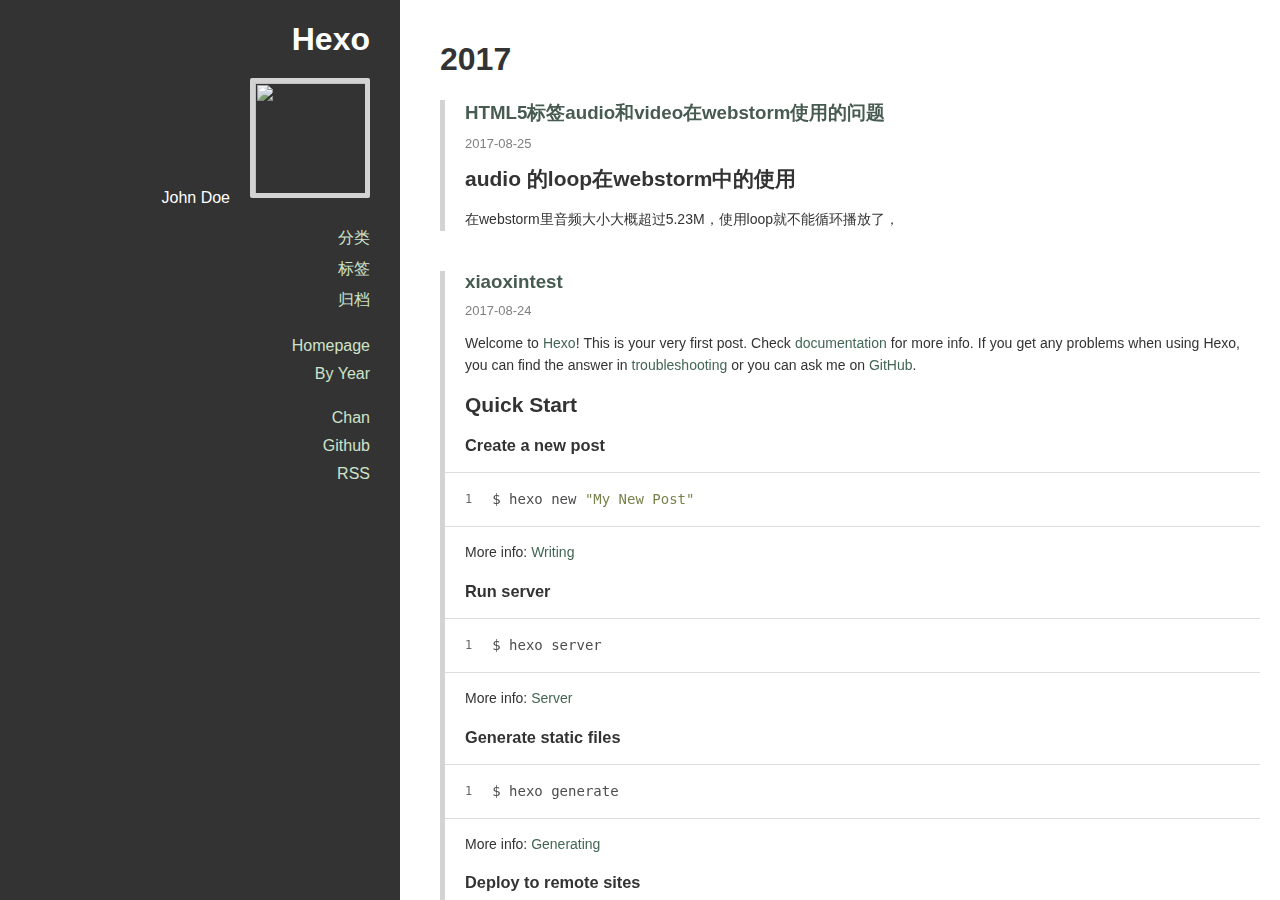
==== archives/index.html @ fd1a2aef "Site updated: 2017-08-31 23:20:25" ====
<!DOCTYPE html>
<html>
<head>
  <meta charset="utf-8">
<meta name="viewport" content="width=device-width, initial-scale=1, maximum-scale=1">



<title>
  
    归档
  
</title>

<meta property="og:type" content="website">
<meta property="og:title" content="Hexo">
<meta property="og:url" content="http://yoursite.com/archives/index.html">
<meta property="og:site_name" content="Hexo">
<meta name="twitter:card" content="summary">
<meta name="twitter:title" content="Hexo">


  <link rel="alternative" href="/atom.xml" title="Hexo" type="application/atom+xml">



  <link rel="icon" href="/favicon.png">


<link rel="stylesheet" href="/perfect-scrollbar/css/perfect-scrollbar.min.css">
<link rel="stylesheet" href="/styles/main.css">






</head>
<body
  
    class="monochrome"
  
  >
  <div class="mobile-header">
  <button class="sidebar-toggle" type="button">
    <span class="icon-bar"></span>
    <span class="icon-bar"></span>
    <span class="icon-bar"></span>
  </button>
  <a class="title" href="/">Hexo</a>
</div>

  <div class="main-container">
    <div class="sidebar">
  <div class="header">
    <h1 class="title"><a href="/">Hexo</a></h1>
    
    <div class="info">
      <div class="content">
        
        
          <div class="author">John Doe</div>
        
      </div>
      
        <div class="avatar">
          
            <a href="/about"><img src="https://cn.gravatar.com/avatar/35fef74d731255cd569c2c2b0b9e87e4?s=200"></a>
          
        </div>
      
    </div>
  </div>
  <div class="body">
    
      
        <ul class="nav">
          
            
              <li class="category-list-container">
                <a href="javascript:;">分类</a>
                
              </li>
            
          
            
              <li class="tag-list-container">
                <a href="javascript:;">标签</a>
                
              </li>
            
          
            
              <li class="archive-list-container">
                <a href="javascript:;">归档</a>
                <ul class="archive-list"><li class="archive-list-item"><a class="archive-list-link" href="/archives/2017/">2017</a><span class="archive-list-count">7</span></li><li class="archive-list-item"><a class="archive-list-link" href="/archives/2015/">2015</a><span class="archive-list-count">1</span></li></ul>
              </li>
            
          
        </ul>
      
        <ul class="nav">
          
            
              <li>
                <a href="/" title="Homepage">Homepage</a>
              </li>
            
          
            
              <li>
                <a href="/archives" title="By Year">By Year</a>
              </li>
            
          
        </ul>
      
        <ul class="nav">
          
            
              <li>
                <a href="https://github.com/denjones/hexo-theme-chan" title="Chan" target="_blank" rel="external">Chan</a>
              </li>
            
          
            
              <li>
                <a href="https://github.com/denjones" title="Github" target="_blank" rel="external">Github</a>
              </li>
            
          
            
              <li>
                <a href="/atom.xml" title="RSS">RSS</a>
              </li>
            
          
        </ul>
      
    
  </div>
</div>

    <div class="main-content">
      
        <div style="max-width: 1000px">
      
          

  
  
    
      
      
      <section class="archives-wrap">
        <div class="archive-year-wrap">
          <h1><a href="/archives/2017" class="archive-year">2017</a></h1>
        </div>
        <div class="post-list">
    
  

    <div class="post-list-item article">
      <h3 class="article-header">
        <a href="/2017/08/25/也是醉了。。。/" >
  HTML5标签audio和video在webstorm使用的问题
</a>

      </h3>
      

      <div class="article-info">
        <a href="/2017/08/25/也是醉了。。。/"><span class="article-date">
  2017-08-25
</span>
</a>
        

        

      </div>
      <div class="article-entry">
        
          <h2 id="audio-的loop在webstorm中的使用"><a href="#audio-的loop在webstorm中的使用" class="headerlink" title="audio 的loop在webstorm中的使用"></a>audio 的loop在webstorm中的使用</h2><p>在webstorm里音频大小大概超过5.23M，使用loop就不能循环播放了，</p>

        
      </div>
    </div>

  

  
  
    
  

    <div class="post-list-item article">
      <h3 class="article-header">
        <a href="/2017/08/24/xiaoxintest/" >
  xiaoxintest
</a>

      </h3>
      

      <div class="article-info">
        <a href="/2017/08/24/xiaoxintest/"><span class="article-date">
  2017-08-24
</span>
</a>
        

        

      </div>
      <div class="article-entry">
        
          <p>Welcome to <a href="https://hexo.io/" target="_blank" rel="external">Hexo</a>! This is your very first post. Check <a href="https://hexo.io/docs/" target="_blank" rel="external">documentation</a> for more info. If you get any problems when using Hexo, you can find the answer in <a href="https://hexo.io/docs/troubleshooting.html" target="_blank" rel="external">troubleshooting</a> or you can ask me on <a href="https://github.com/hexojs/hexo/issues" target="_blank" rel="external">GitHub</a>.</p>
<h2 id="Quick-Start"><a href="#Quick-Start" class="headerlink" title="Quick Start"></a>Quick Start</h2><h3 id="Create-a-new-post"><a href="#Create-a-new-post" class="headerlink" title="Create a new post"></a>Create a new post</h3><figure class="highlight bash"><table><tr><td class="gutter"><pre><div class="line">1</div></pre></td><td class="code"><pre><div class="line">$ hexo new <span class="string">"My New Post"</span></div></pre></td></tr></table></figure>
<p>More info: <a href="https://hexo.io/docs/writing.html" target="_blank" rel="external">Writing</a></p>
<h3 id="Run-server"><a href="#Run-server" class="headerlink" title="Run server"></a>Run server</h3><figure class="highlight bash"><table><tr><td class="gutter"><pre><div class="line">1</div></pre></td><td class="code"><pre><div class="line">$ hexo server</div></pre></td></tr></table></figure>
<p>More info: <a href="https://hexo.io/docs/server.html" target="_blank" rel="external">Server</a></p>
<h3 id="Generate-static-files"><a href="#Generate-static-files" class="headerlink" title="Generate static files"></a>Generate static files</h3><figure class="highlight bash"><table><tr><td class="gutter"><pre><div class="line">1</div></pre></td><td class="code"><pre><div class="line">$ hexo generate</div></pre></td></tr></table></figure>
<p>More info: <a href="https://hexo.io/docs/generating.html" target="_blank" rel="external">Generating</a></p>
<h3 id="Deploy-to-remote-sites"><a href="#Deploy-to-remote-sites" class="headerlink" title="Deploy to remote sites"></a>Deploy to remote sites</h3><figure class="highlight bash"><table><tr><td class="gutter"><pre><div class="line">1</div></pre></td><td class="code"><pre><div class="line">$ hexo deploy</div></pre></td></tr></table></figure>
<p>More info: <a href="https://hexo.io/docs/deployment.html" target="_blank" rel="external">Deployment</a></p>

        
      </div>
    </div>

  

  
  
    
  

    <div class="post-list-item article">
      <h3 class="article-header">
        <a href="/2017/08/24/测试/" >
  测试文章
</a>

      </h3>
      

      <div class="article-info">
        <a href="/2017/08/24/测试/"><span class="article-date">
  2017-08-24
</span>
</a>
        

        

      </div>
      <div class="article-entry">
        
          <h2 id="标题2"><a href="#标题2" class="headerlink" title="标题2"></a>标题2</h2><ul>
<li>列表</li>
</ul>

        
      </div>
    </div>

  

  
  
    
  

    <div class="post-list-item article">
      <h3 class="article-header">
        <a href="/2017/08/24/today/" >
  todaytest
</a>

      </h3>
      

      <div class="article-info">
        <a href="/2017/08/24/today/"><span class="article-date">
  2017-08-24
</span>
</a>
        

        

      </div>
      <div class="article-entry">
        
          <p>Welcome to <a href="https://hexo.io/" target="_blank" rel="external">Hexo</a>! This is your very first post. Check <a href="https://hexo.io/docs/" target="_blank" rel="external">documentation</a> for more info. If you get any problems when using Hexo, you can find the answer in <a href="https://hexo.io/docs/troubleshooting.html" target="_blank" rel="external">troubleshooting</a> or you can ask me on <a href="https://github.com/hexojs/hexo/issues" target="_blank" rel="external">GitHub</a>.</p>
<h2 id="Quick-Start"><a href="#Quick-Start" class="headerlink" title="Quick Start"></a>Quick Start</h2><h3 id="Create-a-new-post"><a href="#Create-a-new-post" class="headerlink" title="Create a new post"></a>Create a new post</h3><figure class="highlight bash"><table><tr><td class="gutter"><pre><div class="line">1</div></pre></td><td class="code"><pre><div class="line">$ hexo new <span class="string">"My New Post"</span></div></pre></td></tr></table></figure>
<p>More info: <a href="https://hexo.io/docs/writing.html" target="_blank" rel="external">Writing</a></p>
<h3 id="Run-server"><a href="#Run-server" class="headerlink" title="Run server"></a>Run server</h3><figure class="highlight bash"><table><tr><td class="gutter"><pre><div class="line">1</div></pre></td><td class="code"><pre><div class="line">$ hexo server</div></pre></td></tr></table></figure>
<p>More info: <a href="https://hexo.io/docs/server.html" target="_blank" rel="external">Server</a></p>
<h3 id="Generate-static-files"><a href="#Generate-static-files" class="headerlink" title="Generate static files"></a>Generate static files</h3><figure class="highlight bash"><table><tr><td class="gutter"><pre><div class="line">1</div></pre></td><td class="code"><pre><div class="line">$ hexo generate</div></pre></td></tr></table></figure>
<p>More info: <a href="https://hexo.io/docs/generating.html" target="_blank" rel="external">Generating</a></p>
<h3 id="Deploy-to-remote-sites"><a href="#Deploy-to-remote-sites" class="headerlink" title="Deploy to remote sites"></a>Deploy to remote sites</h3><figure class="highlight bash"><table><tr><td class="gutter"><pre><div class="line">1</div></pre></td><td class="code"><pre><div class="line">$ hexo deploy</div></pre></td></tr></table></figure>
<p>More info: <a href="https://hexo.io/docs/deployment.html" target="_blank" rel="external">Deployment</a></p>

        
      </div>
    </div>

  

  
  
    
  

    <div class="post-list-item article">
      <h3 class="article-header">
        <a href="/2017/08/23/test/" >
  test test test
</a>

      </h3>
      

      <div class="article-info">
        <a href="/2017/08/23/test/"><span class="article-date">
  2017-08-23
</span>
</a>
        

        

      </div>
      <div class="article-entry">
        
          <p>Welcome to <a href="https://hexo.io/" target="_blank" rel="external">Hexo</a>! This is your very first post. Check <a href="https://hexo.io/docs/" target="_blank" rel="external">documentation</a> for more info. If you get any problems when using Hexo, you can find the answer in <a href="https://hexo.io/docs/troubleshooting.html" target="_blank" rel="external">troubleshooting</a> or you can ask me on <a href="https://github.com/hexojs/hexo/issues" target="_blank" rel="external">GitHub</a>.</p>
<h2 id="Quick-Start"><a href="#Quick-Start" class="headerlink" title="Quick Start"></a>Quick Start</h2><h3 id="Create-a-new-post"><a href="#Create-a-new-post" class="headerlink" title="Create a new post"></a>Create a new post</h3><figure class="highlight bash"><table><tr><td class="gutter"><pre><div class="line">1</div></pre></td><td class="code"><pre><div class="line">$ hexo new <span class="string">"My New Post"</span></div></pre></td></tr></table></figure>
<p>More info: <a href="https://hexo.io/docs/writing.html" target="_blank" rel="external">Writing</a></p>
<h3 id="Run-server"><a href="#Run-server" class="headerlink" title="Run server"></a>Run server</h3><figure class="highlight bash"><table><tr><td class="gutter"><pre><div class="line">1</div></pre></td><td class="code"><pre><div class="line">$ hexo server</div></pre></td></tr></table></figure>
<p>More info: <a href="https://hexo.io/docs/server.html" target="_blank" rel="external">Server</a></p>
<h3 id="Generate-static-files"><a href="#Generate-static-files" class="headerlink" title="Generate static files"></a>Generate static files</h3><figure class="highlight bash"><table><tr><td class="gutter"><pre><div class="line">1</div></pre></td><td class="code"><pre><div class="line">$ hexo generate</div></pre></td></tr></table></figure>
<p>More info: <a href="https://hexo.io/docs/generating.html" target="_blank" rel="external">Generating</a></p>
<h3 id="Deploy-to-remote-sites"><a href="#Deploy-to-remote-sites" class="headerlink" title="Deploy to remote sites"></a>Deploy to remote sites</h3><figure class="highlight bash"><table><tr><td class="gutter"><pre><div class="line">1</div></pre></td><td class="code"><pre><div class="line">$ hexo deploy</div></pre></td></tr></table></figure>
<p>More info: <a href="https://hexo.io/docs/deployment.html" target="_blank" rel="external">Deployment</a></p>

        
      </div>
    </div>

  

  
  
    
  

    <div class="post-list-item article">
      <h3 class="article-header">
        <a href="/2017/08/23/qiyou/" >
  qiyou
</a>

      </h3>
      

      <div class="article-info">
        <a href="/2017/08/23/qiyou/"><span class="article-date">
  2017-08-23
</span>
</a>
        

        

      </div>
      <div class="article-entry">
        
          <p>Welcome to <a href="https://hexo.io/" target="_blank" rel="external">Hexo</a>! This is your very first post. Check <a href="https://hexo.io/docs/" target="_blank" rel="external">documentation</a> for more info. If you get any problems when using Hexo, you can find the answer in <a href="https://hexo.io/docs/troubleshooting.html" target="_blank" rel="external">troubleshooting</a> or you can ask me on <a href="https://github.com/hexojs/hexo/issues" target="_blank" rel="external">GitHub</a>.</p>
<h2 id="Quick-Start"><a href="#Quick-Start" class="headerlink" title="Quick Start"></a>Quick Start</h2><h3 id="Create-a-new-post"><a href="#Create-a-new-post" class="headerlink" title="Create a new post"></a>Create a new post</h3><figure class="highlight bash"><table><tr><td class="gutter"><pre><div class="line">1</div></pre></td><td class="code"><pre><div class="line">$ hexo new <span class="string">"My New Post"</span></div></pre></td></tr></table></figure>
<p>More info: <a href="https://hexo.io/docs/writing.html" target="_blank" rel="external">Writing</a></p>
<h3 id="Run-server"><a href="#Run-server" class="headerlink" title="Run server"></a>Run server</h3><figure class="highlight bash"><table><tr><td class="gutter"><pre><div class="line">1</div></pre></td><td class="code"><pre><div class="line">$ hexo server</div></pre></td></tr></table></figure>
<p>More info: <a href="https://hexo.io/docs/server.html" target="_blank" rel="external">Server</a></p>
<h3 id="Generate-static-files"><a href="#Generate-static-files" class="headerlink" title="Generate static files"></a>Generate static files</h3><figure class="highlight bash"><table><tr><td class="gutter"><pre><div class="line">1</div></pre></td><td class="code"><pre><div class="line">$ hexo generate</div></pre></td></tr></table></figure>
<p>More info: <a href="https://hexo.io/docs/generating.html" target="_blank" rel="external">Generating</a></p>
<h3 id="Deploy-to-remote-sites"><a href="#Deploy-to-remote-sites" class="headerlink" title="Deploy to remote sites"></a>Deploy to remote sites</h3><figure class="highlight bash"><table><tr><td class="gutter"><pre><div class="line">1</div></pre></td><td class="code"><pre><div class="line">$ hexo deploy</div></pre></td></tr></table></figure>
<p>More info: <a href="https://hexo.io/docs/deployment.html" target="_blank" rel="external">Deployment</a></p>

        
      </div>
    </div>

  

  
  
    
  

    <div class="post-list-item article">
      <h3 class="article-header">
        <a href="/2017/08/23/hello-world/" >
  Hello World
</a>

      </h3>
      

      <div class="article-info">
        <a href="/2017/08/23/hello-world/"><span class="article-date">
  2017-08-23
</span>
</a>
        

        

      </div>
      <div class="article-entry">
        
          <p>Welcome to <a href="https://hexo.io/" target="_blank" rel="external">Hexo</a>! This is your very first post. Check <a href="https://hexo.io/docs/" target="_blank" rel="external">documentation</a> for more info. If you get any problems when using Hexo, you can find the answer in <a href="https://hexo.io/docs/troubleshooting.html" target="_blank" rel="external">troubleshooting</a> or you can ask me on <a href="https://github.com/hexojs/hexo/issues" target="_blank" rel="external">GitHub</a>.</p>
<h2 id="Quick-Start"><a href="#Quick-Start" class="headerlink" title="Quick Start"></a>Quick Start</h2><h3 id="Create-a-new-post"><a href="#Create-a-new-post" class="headerlink" title="Create a new post"></a>Create a new post</h3><figure class="highlight bash"><table><tr><td class="gutter"><pre><div class="line">1</div></pre></td><td class="code"><pre><div class="line">$ hexo new <span class="string">"My New Post"</span></div></pre></td></tr></table></figure>
<p>More info: <a href="https://hexo.io/docs/writing.html" target="_blank" rel="external">Writing</a></p>
<h3 id="Run-server"><a href="#Run-server" class="headerlink" title="Run server"></a>Run server</h3><figure class="highlight bash"><table><tr><td class="gutter"><pre><div class="line">1</div></pre></td><td class="code"><pre><div class="line">$ hexo server</div></pre></td></tr></table></figure>
<p>More info: <a href="https://hexo.io/docs/server.html" target="_blank" rel="external">Server</a></p>
<h3 id="Generate-static-files"><a href="#Generate-static-files" class="headerlink" title="Generate static files"></a>Generate static files</h3><figure class="highlight bash"><table><tr><td class="gutter"><pre><div class="line">1</div></pre></td><td class="code"><pre><div class="line">$ hexo generate</div></pre></td></tr></table></figure>
<p>More info: <a href="https://hexo.io/docs/generating.html" target="_blank" rel="external">Generating</a></p>
<h3 id="Deploy-to-remote-sites"><a href="#Deploy-to-remote-sites" class="headerlink" title="Deploy to remote sites"></a>Deploy to remote sites</h3><figure class="highlight bash"><table><tr><td class="gutter"><pre><div class="line">1</div></pre></td><td class="code"><pre><div class="line">$ hexo deploy</div></pre></td></tr></table></figure>
<p>More info: <a href="https://hexo.io/docs/deployment.html" target="_blank" rel="external">Deployment</a></p>

        
      </div>
    </div>

  

  
  
    
      
        </div></section>
      
      
      <section class="archives-wrap">
        <div class="archive-year-wrap">
          <h1><a href="/archives/2015" class="archive-year">2015</a></h1>
        </div>
        <div class="post-list">
    
  

    <div class="post-list-item article">
      <h3 class="article-header">
        <a href="/2015/08/25/test222/" >
  test222
</a>

      </h3>
      

      <div class="article-info">
        <a href="/2015/08/25/test222/"><span class="article-date">
  2015-08-25
</span>
</a>
        

        

      </div>
      <div class="article-entry">
        
          <h2 id="Quick-Start"><a href="#Quick-Start" class="headerlink" title="Quick Start"></a>Quick Start</h2><h3 id="Create-a-new-post"><a href="#Create-a-new-post" class="headerlink" title="Create a new post"></a>Create a new post</h3><figure class="highlight bash"><table><tr><td class="gutter"><pre><div class="line">1</div></pre></td><td class="code"><pre><div class="line">$ hexo new <span class="string">"My New Post"</span></div></pre></td></tr></table></figure>
<p>More info: <a href="https://hexo.io/docs/writing.html" target="_blank" rel="external">Writing</a></p>
<h3 id="Run-server"><a href="#Run-server" class="headerlink" title="Run server"></a>Run server</h3><figure class="highlight bash"><table><tr><td class="gutter"><pre><div class="line">1</div></pre></td><td class="code"><pre><div class="line">$ hexo server</div></pre></td></tr></table></figure>
        
      </div>
    </div>

  






          <div class="main-footer">
  
    © 2017 Hexo - Powered by <a href="http://hexo.io" target="_blank">Hexo</a> - Theme <a href="https://github.com/denjones/hexo-theme-chan" target="_blank">Chan</a>
  
</div>

      
        </div>
      
    </div>
  </div>
  <script src="//apps.bdimg.com/libs/jquery/2.1.4/jquery.min.js"></script>

  <link rel="stylesheet" href="/PhotoSwipe/photoswipe.css">
  <link rel="stylesheet" href="/PhotoSwipe/default-skin/default-skin.css">

  <!-- Root element of PhotoSwipe. Must have class pswp. -->
  <div class="pswp" tabindex="-1" role="dialog" aria-hidden="true">

    <!-- Background of PhotoSwipe.
             It's a separate element as animating opacity is faster than rgba(). -->
    <div class="pswp__bg"></div>

    <!-- Slides wrapper with overflow:hidden. -->
    <div class="pswp__scroll-wrap">

      <!-- Container that holds slides.
                PhotoSwipe keeps only 3 of them in the DOM to save memory.
                Don't modify these 3 pswp__item elements, data is added later on. -->
      <div class="pswp__container">
        <div class="pswp__item"></div>
        <div class="pswp__item"></div>
        <div class="pswp__item"></div>
      </div>

      <!-- Default (PhotoSwipeUI_Default) interface on top of sliding area. Can be changed. -->
      <div class="pswp__ui pswp__ui--hidden">

        <div class="pswp__top-bar">

          <!--  Controls are self-explanatory. Order can be changed. -->

          <div class="pswp__counter"></div>

          <button class="pswp__button pswp__button--close" title="Close (Esc)"></button>

          <button class="pswp__button pswp__button--share" title="Share"></button>

          <button class="pswp__button pswp__button--fs" title="Toggle fullscreen"></button>

          <button class="pswp__button pswp__button--zoom" title="Zoom in/out"></button>

          <!-- Preloader demo http://codepen.io/dimsemenov/pen/yyBWoR -->
          <!-- element will get class pswp__preloader--active when preloader is running -->
          <div class="pswp__preloader">
            <div class="pswp__preloader__icn">
              <div class="pswp__preloader__cut">
                <div class="pswp__preloader__donut"></div>
              </div>
            </div>
          </div>
        </div>

        <div class="pswp__share-modal pswp__share-modal--hidden pswp__single-tap">
          <div class="pswp__share-tooltip"></div>
        </div>

        <button class="pswp__button pswp__button--arrow--left" title="Previous (arrow left)"></button>

        <button class="pswp__button pswp__button--arrow--right" title="Next (arrow right)"></button>

        <div class="pswp__caption">
          <div class="pswp__caption__center"></div>
        </div>
      </div>
    </div>
  </div>

  <script src="/PhotoSwipe/photoswipe.js"></script>
  <script src="/PhotoSwipe/photoswipe-ui-default.js"></script>


<script src="/perfect-scrollbar/js/min/perfect-scrollbar.min.js"></script>
<script src="/scripts/main.js"></script>

</body>
</html>
---- styles/main.css ----
/* normalize.css v3.0.3 | MIT License | github.com/necolas/normalize.css */
html {
  font-family: sans-serif; /* 1 */
  -ms-text-size-adjust: 100%; /* 2 */
  -webkit-text-size-adjust: 100%; /* 2 */
}
body {
  margin: 0;
}
article,
aside,
details,
figcaption,
figure,
footer,
header,
hgroup,
main,
menu,
nav,
section,
summary {
  display: block;
}
audio,
canvas,
progress,
video {
  display: inline-block; /* 1 */
  vertical-align: baseline; /* 2 */
}
audio:not([controls]) {
  display: none;
  height: 0;
}
[hidden],
template {
  display: none;
}
a {
  background-color: transparent;
}
a:active,
a:hover {
  outline: 0;
}
abbr[title] {
  border-bottom: 1px dotted;
}
b,
strong {
  font-weight: bold;
}
dfn {
  font-style: italic;
}
h1 {
  font-size: 2em;
  margin: 0.67em 0;
}
mark {
  background: #ff0;
  color: #000;
}
small {
  font-size: 80%;
}
sub,
sup {
  font-size: 75%;
  line-height: 0;
  position: relative;
  vertical-align: baseline;
}
sup {
  top: -0.5em;
}
sub {
  bottom: -0.25em;
}
img {
  border: 0;
}
svg:not(:root) {
  overflow: hidden;
}
figure {
  margin: 1em 40px;
}
hr {
  box-sizing: content-box;
  height: 0;
}
pre {
  overflow: auto;
}
code,
kbd,
pre,
samp {
  font-family: monospace, monospace;
  font-size: 1em;
}
button,
input,
optgroup,
select,
textarea {
  color: inherit; /* 1 */
  font: inherit; /* 2 */
  margin: 0; /* 3 */
}
button {
  overflow: visible;
}
button,
select {
  text-transform: none;
}
button,
html input[type="button"],
input[type="reset"],
input[type="submit"] {
  -webkit-appearance: button; /* 2 */
  cursor: pointer; /* 3 */
}
button[disabled],
html input[disabled] {
  cursor: default;
}
button::-moz-focus-inner,
input::-moz-focus-inner {
  border: 0;
  padding: 0;
}
input {
  line-height: normal;
}
input[type="checkbox"],
input[type="radio"] {
  box-sizing: border-box; /* 1 */
  padding: 0; /* 2 */
}
input[type="number"]::-webkit-inner-spin-button,
input[type="number"]::-webkit-outer-spin-button {
  height: auto;
}
input[type="search"] {
  -webkit-appearance: textfield; /* 1 */
  box-sizing: content-box; /* 2 */
}
input[type="search"]::-webkit-search-cancel-button,
input[type="search"]::-webkit-search-decoration {
  -webkit-appearance: none;
}
fieldset {
  border: 1px solid #c0c0c0;
  margin: 0 2px;
  padding: 0.35em 0.625em 0.75em;
}
legend {
  border: 0; /* 1 */
  padding: 0; /* 2 */
}
textarea {
  overflow: auto;
}
optgroup {
  font-weight: bold;
}
table {
  border-collapse: collapse;
  border-spacing: 0;
}
td,
th {
  padding: 0;
}
* {
  box-sizing: border-box;
}
a {
  color: #19734b;
  text-decoration: none;
  transition-duration: 0.2s;
  transition-timing-function: ease-in-out;
}
a:hover {
  color: #2ca831;
}
html,
body {
  position: absolute;
  width: 100%;
  height: 100%;
  font-family: "微软雅黑", "黑体", "Helvetica Neue", Helvetica, Arial, sans-serif;
  color: #333;
}
.main-container {
  position: absolute;
  top: 0;
  bottom: 0;
  left: 0;
  right: 0;
  width: 100%;
  height: 100%;
}
.main-content {
  position: absolute;
  top: 0;
  right: 0;
  left: 400px;
  bottom: 0;
  height: 100%;
  padding: 20px 40px 0;
  overflow: auto;
  word-wrap: break-word;
}
.main-footer {
  padding: 20px 0;
}
@media screen and (max-width: 768px) {
  .main-container {
    top: 45px;
    left: 0px;
    bottom: 0;
    height: auto;
  }
  .main-content {
    left: 0;
    bottom: 0;
    height: auto;
    padding: 10px 10px;
  }
}
.main-footer {
  font-size: 13px;
  color: #808080;
}
.sidebar {
  position: absolute;
  top: 0;
  left: 0;
  bottom: 0;
  width: 400px;
  height: 100%;
  overflow: hidden;
  background-color: #333;
  color: #fff;
  text-align: right;
}
.sidebar .header {
  padding-right: 30px;
}
.sidebar .title {
  margin-bottom: 0px;
}
.sidebar .title a {
  color: #fff;
}
.sidebar .title a:hover {
  color: #cfe3cb;
}
.sidebar .subtitle {
  font-size: 14px;
  margin-top: 5px;
  margin-bottom: 10px;
}
.sidebar .info {
  display: table;
  width: 100%;
  margin-top: 20px;
}
.sidebar .info > * {
  display: table-cell;
  vertical-align: bottom;
}
.sidebar .info .content {
  padding-left: 10px;
}
.sidebar .author {
  margin-top: 0.5em;
}
.sidebar .description {
  font-size: 14px;
}
.sidebar .avatar {
  width: 140px;
}
.sidebar .avatar img {
  width: 120px;
  height: 120px;
  border: 5px solid #d3d3d3;
  border-radius: 2px;
}
.sidebar .nav {
  padding-left: 0;
}
.sidebar .nav > li {
  list-style: square;
  margin-left: 0;
}
.sidebar .nav > li > a {
  display: block;
  padding: 5px 25px;
  color: #cfe3cb;
  border-right: 5px solid transparent;
}
.sidebar .nav > li > a:hover {
  background-color: #808080;
  color: #fff;
  border-right: 5px solid #d3d3d3;
}
.sidebar .category-list,
.sidebar .tag-list,
.sidebar .archive-list {
  padding-right: 30px;
  padding-left: 0;
  display: none;
}
.sidebar .category-list.collapsed,
.sidebar .tag-list.collapsed,
.sidebar .archive-list.collapsed {
  height: 0;
  overflow: hidden;
}
.sidebar .category-list .category-list-item,
.sidebar .tag-list .category-list-item,
.sidebar .archive-list .category-list-item,
.sidebar .category-list .tag-list-item,
.sidebar .tag-list .tag-list-item,
.sidebar .archive-list .tag-list-item,
.sidebar .category-list .archive-list-item,
.sidebar .tag-list .archive-list-item,
.sidebar .archive-list .archive-list-item {
  vertical-align: top;
  display: inline-block;
  width: 45%;
  font-size: 13px;
}
.sidebar .category-list .category-list-item a,
.sidebar .tag-list .category-list-item a,
.sidebar .archive-list .category-list-item a,
.sidebar .category-list .tag-list-item a,
.sidebar .tag-list .tag-list-item a,
.sidebar .archive-list .tag-list-item a,
.sidebar .category-list .archive-list-item a,
.sidebar .tag-list .archive-list-item a,
.sidebar .archive-list .archive-list-item a {
  width: 80%;
  display: inline-block;
  color: #86a87f;
}
.sidebar .category-list .category-list-item a:hover,
.sidebar .tag-list .category-list-item a:hover,
.sidebar .archive-list .category-list-item a:hover,
.sidebar .category-list .tag-list-item a:hover,
.sidebar .tag-list .tag-list-item a:hover,
.sidebar .archive-list .tag-list-item a:hover,
.sidebar .category-list .archive-list-item a:hover,
.sidebar .tag-list .archive-list-item a:hover,
.sidebar .archive-list .archive-list-item a:hover {
  color: #fff;
}
.sidebar .category-list .category-list-item .tag-list-count,
.sidebar .tag-list .category-list-item .tag-list-count,
.sidebar .archive-list .category-list-item .tag-list-count,
.sidebar .category-list .tag-list-item .tag-list-count,
.sidebar .tag-list .tag-list-item .tag-list-count,
.sidebar .archive-list .tag-list-item .tag-list-count,
.sidebar .category-list .archive-list-item .tag-list-count,
.sidebar .tag-list .archive-list-item .tag-list-count,
.sidebar .archive-list .archive-list-item .tag-list-count,
.sidebar .category-list .category-list-item .category-list-count,
.sidebar .tag-list .category-list-item .category-list-count,
.sidebar .archive-list .category-list-item .category-list-count,
.sidebar .category-list .tag-list-item .category-list-count,
.sidebar .tag-list .tag-list-item .category-list-count,
.sidebar .archive-list .tag-list-item .category-list-count,
.sidebar .category-list .archive-list-item .category-list-count,
.sidebar .tag-list .archive-list-item .category-list-count,
.sidebar .archive-list .archive-list-item .category-list-count,
.sidebar .category-list .category-list-item .archive-list-count,
.sidebar .tag-list .category-list-item .archive-list-count,
.sidebar .archive-list .category-list-item .archive-list-count,
.sidebar .category-list .tag-list-item .archive-list-count,
.sidebar .tag-list .tag-list-item .archive-list-count,
.sidebar .archive-list .tag-list-item .archive-list-count,
.sidebar .category-list .archive-list-item .archive-list-count,
.sidebar .tag-list .archive-list-item .archive-list-count,
.sidebar .archive-list .archive-list-item .archive-list-count {
  display: inline-block;
  width: 20%;
  font-size: 12px;
  color: #838383;
  vertical-align: top;
}
@media screen and (max-width: 768px) {
  .sidebar {
    left: -400px;
    width: 300px;
    max-width: 100%;
    z-index: 9999999;
    transition-duration: 0.3s;
  }
  .sidebar.in {
    left: 0;
  }
  .sidebar .header {
    padding-right: 15px;
  }
  .sidebar .title {
    display: none;
  }
  .sidebar .nav > li > a {
    padding: 5px 10px;
  }
}
.article .article-header {
  margin-bottom: 10px;
}
.article .article-header a {
  color: #30634c;
}
.article .article-header a:hover {
  color: #388151;
}
.article .article-info {
  font-size: 14px;
  color: #808080;
  margin-bottom: 1em;
}
.article .article-info .article-date {
  margin-right: 0.5em;
  color: #808080;
}
.article .article-info .article-tag ul,
.article .article-info .article-category ul {
  display: inline;
  padding: 0;
  margin: 0 -1px;
}
.article .article-info .article-tag li,
.article .article-info .article-category li {
  display: inline;
  padding: 0;
}
.article .article-info .article-tag a,
.article .article-info .article-category a {
  margin: 0 3px;
}
.article .article-info .article-tag .article-tag-list-item a,
.article .article-info .article-category .article-tag-list-item a {
  color: #808080;
}
.article .article-info .article-tag .article-tag-list-item a:hover,
.article .article-info .article-category .article-tag-list-item a:hover {
  color: #2ca831;
}
.article .article-entry {
  font-size: 16px;
  line-height: 1.6em;
  text-align: justify;
}
.article .article-entry code {
  background-color: #f1f1f1;
  border-radius: 2px;
}
.article .article-entry blockquote {
  background: #f9f9f9;
  border-left: 5px solid #d3d3d3;
  margin: 0 0 1.5em 0px;
  padding: 0.5em 2em;
  font-family: "宋体", Georgia, "Times New Roman", serif;
  font-size: 0.9em;
}
.article .article-entry blockquote.left {
  float: left;
  margin-right: 1.5em;
}
.article .article-entry blockquote.right {
  float: right;
  margin-left: 1.5em;
}
.article .article-entry blockquote cite {
  margin-left: 0.5em;
}
.article .article-entry > table {
  display: block;
  max-width: 100%;
  overflow-x: auto;
}
.article .article-entry > table thead > tr > th,
.article .article-entry > table tbody > tr > th,
.article .article-entry > table tfoot > tr > th,
.article .article-entry > table thead > tr > td,
.article .article-entry > table tbody > tr > td,
.article .article-entry > table tfoot > tr > td {
  white-space: nowrap;
  padding: 0.4em 0.8em;
  border-bottom: #d3d3d3 solid 1px;
}
.article .article-entry figure.article-gallery-img {
  margin-left: 0;
  margin-right: 0;
}
.article .article-entry figure.article-gallery-img a {
  display: inline-block;
}
.article .article-entry figure.article-gallery-img figcaption {
  display: none;
}
.article img {
  max-width: 100%;
}
.article .article-gallery figure.article-gallery-img {
  margin-left: 0;
  margin-right: 0;
  display: inline-block;
  vertical-align: top;
  overflow: hidden;
  width: 160px;
}
.article .article-gallery figure.article-gallery-img a {
  text-align: center;
  display: block;
  width: 160px;
  height: 160px;
  overflow: hidden;
  background-size: cover;
  background-position: center;
}
.article .article-gallery figure.article-gallery-img a img {
  visibility: hidden;
  max-width: 160px;
  max-height: 160px;
}
.article .article-gallery figure.article-gallery-img figcaption {
  word-wrap: normal;
  word-break: keep-all;
  white-space: nowrap;
  text-overflow: ellipsis;
  overflow: hidden;
}
.article .article-footer {
  margin-top: 30px;
}
.article .article-footer .cc {
  margin-bottom: 20px;
}
.article .article-footer .cc img {
  display: inline-block;
  height: 1em;
  vertical-align: bottom;
}
.article .article-footer .cc span {
  color: #808080;
  font-size: 0.8em;
  margin-left: 0.5em;
  vertical-align: bottom;
}
@media screen and (max-width: 768px) {
  .article .article-entry .highlight,
  .article .article-entry .gist {
    max-width: 100%;
    margin: 0 !important;
  }
  .article .article-gallery {
    margin-bottom: 10px;
  }
  .article .article-gallery figure.article-gallery-img {
    margin-bottom: 0.2em;
    margin-top: 0.2em;
    width: 120px;
  }
  .article .article-gallery figure.article-gallery-img a {
    width: 120px;
    height: 120px;
  }
  .article .article-gallery figure.article-gallery-img a img {
    max-width: 120px;
    max-height: 120px;
  }
  .article .article-gallery figure.article-gallery-img figcaption {
    display: none;
  }
}
.post-list {
  position: relative;
  padding-left: 0;
}
.post-list .post-list-item {
  padding-left: 20px;
  margin-bottom: 40px;
  list-style: none;
  border-left: 5px solid #d3d3d3;
}
.post-list .article-info {
  font-size: 13px;
}
.post-list .article-entry {
  font-size: 14px;
}
@media screen and (max-width: 768px) {
  .post-list .post-list-item {
    padding-left: 8px;
  }
}
@media screen and (min-width: 769px) {
  body.monochrome .main-container .article,
  body.monochrome .main-container .sidebar img {
    -webkit-filter: grayscale(60%);
    -moz-filter: grayscale(60%);
    -ms-filter: grayscale(60%);
    -o-filter: grayscale(60%);
    filter: grayscale(60%);
    transition-duration: 0.4s;
    transition-property: filter, -webkit-filter, -moz-filter, -ms-filter, -o-filter;
  }
  body.monochrome .main-container .article:hover,
  body.monochrome .main-container .sidebar img:hover {
    -webkit-filter: grayscale(0%);
    -moz-filter: grayscale(0%);
    -ms-filter: grayscale(0%);
    -o-filter: grayscale(0%);
    filter: grayscale(0%);
  }
}
.article-entry pre,
.article-entry .highlight {
  background: #fff;
  margin: 0 -20px;
  padding: 15px 20px;
  border-style: solid;
  border-color: #ddd;
  border-width: 1px 0;
  overflow: auto;
  color: #4d4d4c;
  line-height: 22.400000000000002px;
}
.article-entry .highlight .gutter pre,
.article-entry .gist .gist-file .gist-data .line-numbers {
  color: #666;
  font-size: 0.85em;
}
.article-entry pre,
.article-entry code {
  font-family: "新宋", "Source Code Pro", Consolas, Monaco, Menlo, Consolas, monospace;
}
.article-entry code {
  background: color-background;
  text-shadow: 0 1px #fff;
  padding: 0 0.3em;
}
.article-entry pre code {
  background: none;
  text-shadow: none;
  padding: 0;
}
.article-entry .highlight pre {
  border: none;
  margin: 0;
  padding: 0;
}
.article-entry .highlight table {
  margin: 0;
  width: auto;
}
.article-entry .highlight td {
  border: none;
  padding: 0;
}
.article-entry .highlight figcaption {
  font-size: 0.85em;
  color: #8e908c;
  line-height: 1em;
  margin-bottom: 1em;
}
.article-entry .highlight figcaption a {
  float: right;
}
.article-entry .highlight .gutter pre {
  text-align: right;
  padding-right: 20px;
}
.article-entry .highlight .line {
  height: 22.400000000000002px;
}
.article-entry .gist {
  margin: 0 -20px;
  border-style: solid;
  border-color: #ddd;
  border-width: 1px 0;
  background: #fff;
  padding: 15px 20px 15px 0;
}
.article-entry .gist .gist-file {
  border: none;
  font-family: "新宋", "Source Code Pro", Consolas, Monaco, Menlo, Consolas, monospace;
  margin: 0;
}
.article-entry .gist .gist-file .gist-data {
  background: none;
  border: none;
}
.article-entry .gist .gist-file .gist-data .line-numbers {
  background: none;
  border: none;
  padding: 0 20px 0 0;
}
.article-entry .gist .gist-file .gist-data .line-data {
  padding: 0 !important;
}
.article-entry .gist .gist-file .highlight {
  margin: 0;
  padding: 0;
  border: none;
}
.article-entry .gist .gist-file .gist-meta {
  background: #fff;
  color: #8e908c;
  font: 0.85em "微软雅黑", "黑体", "Helvetica Neue", Helvetica, Arial, sans-serif;
  text-shadow: 0 0;
  padding: 0;
  margin-top: 1em;
  margin-left: 20px;
}
.article-entry .gist .gist-file .gist-meta a {
  color: #19734b;
  font-weight: normal;
}
.article-entry .gist .gist-file .gist-meta a:hover {
  text-decoration: underline;
}
pre .comment,
pre .title {
  color: #8e908c;
}
pre .variable,
pre .attribute,
pre .tag,
pre .regexp,
pre .ruby .constant,
pre .xml .tag .title,
pre .xml .pi,
pre .xml .doctype,
pre .html .doctype,
pre .css .id,
pre .css .class,
pre .css .pseudo {
  color: #c82829;
}
pre .number,
pre .preprocessor,
pre .built_in,
pre .literal,
pre .params,
pre .constant {
  color: #f5871f;
}
pre .class,
pre .ruby .class .title,
pre .css .rules .attribute {
  color: #718c00;
}
pre .string,
pre .value,
pre .inheritance,
pre .header,
pre .ruby .symbol,
pre .xml .cdata {
  color: #718c00;
}
pre .css .hexcolor {
  color: #3e999f;
}
pre .function,
pre .python .decorator,
pre .python .title,
pre .ruby .function .title,
pre .ruby .title .keyword,
pre .perl .sub,
pre .javascript .title,
pre .coffeescript .title {
  color: #4271ae;
}
pre .keyword,
pre .javascript .function {
  color: #8959a8;
}
.pagination {
  margin-bottom: 20px;
}
.pagination > * {
  margin: 0 5px;
}
.archives-wrap a.archive-year {
  color: #333;
}
.archives-wrap a.archive-year:hover {
  color: #808080;
}
.mobile-header {
  display: none;
}
@media screen and (max-width: 768px) {
  .mobile-header {
    display: block;
    height: 45px;
    color: #fff;
    text-align: right;
    background-color: #333;
    padding: 5px 10px;
  }
  .mobile-header .title {
    font-size: 32px;
    line-height: 32px;
    vertical-align: middle;
    color: #fff;
  }
  .mobile-header .title:hover {
    color: #cfe3cb;
  }
  .mobile-header .sidebar-toggle {
    position: relative;
    float: left;
    padding: 9px 5px;
    margin-top: 0px;
    margin-right: 15px;
    margin-bottom: 0px;
    background-color: transparent;
    background-image: none;
    border: 1px solid transparent;
    border-radius: 4px;
  }
  .mobile-header .sidebar-toggle:focus {
    outline: 0;
  }
  .mobile-header .sidebar-toggle .icon-bar {
    display: block;
    width: 22px;
    height: 2px;
    border-radius: 1px;
    background-color: #fff;
  }
  .mobile-header .sidebar-toggle .icon-bar+.icon-bar {
    margin-top: 4px;
  }
}
#ds-waiting {
  margin: auto !important;
  margin-top: 50px !important;
}
.jiathis_style_32x32 {
  height: 32px;
  -webkit-filter: grayscale(60%);
  -moz-filter: grayscale(60%);
  -ms-filter: grayscale(60%);
  -o-filter: grayscale(60%);
  filter: grayscale(60%);
  transition-duration: 0.5s;
  transition-property: filter, -webkit-filter, -moz-filter, -ms-filter, -o-filter;
}
.jiathis_style_32x32:hover {
  -webkit-filter: grayscale(0%);
  -moz-filter: grayscale(0%);
  -ms-filter: grayscale(0%);
  -o-filter: grayscale(0%);
  filter: grayscale(0%);
}
.jiathis_style > div {
  border: none !important;
}
.main-content .jiathis_style_32x32 .jtico {
  display: inline-block !important;
}
.jiathis_style .ckepopBottom {
  padding: 5px;
}
---- PhotoSwipe/photoswipe.css ----
/*! PhotoSwipe main CSS by Dmitry Semenov | photoswipe.com | MIT license */
/*
	Styles for basic PhotoSwipe functionality (sliding area, open/close transitions)
*/
/* pswp = photoswipe */
.pswp {
  display: none;
  position: absolute;
  width: 100%;
  height: 100%;
  left: 0;
  top: 0;
  overflow: hidden;
  -ms-touch-action: none;
  touch-action: none;
  z-index: 1500;
  -webkit-text-size-adjust: 100%;
  /* create separate layer, to avoid paint on window.onscroll in webkit/blink */
  -webkit-backface-visibility: hidden;
  outline: none; }
  .pswp * {
    -webkit-box-sizing: border-box;
            box-sizing: border-box; }
  .pswp img {
    max-width: none; }

/* style is added when JS option showHideOpacity is set to true */
.pswp--animate_opacity {
  /* 0.001, because opacity:0 doesn't trigger Paint action, which causes lag at start of transition */
  opacity: 0.001;
  will-change: opacity;
  /* for open/close transition */
  -webkit-transition: opacity 333ms cubic-bezier(0.4, 0, 0.22, 1);
          transition: opacity 333ms cubic-bezier(0.4, 0, 0.22, 1); }

.pswp--open {
  display: block; }

.pswp--zoom-allowed .pswp__img {
  /* autoprefixer: off */
  cursor: -webkit-zoom-in;
  cursor: -moz-zoom-in;
  cursor: zoom-in; }

.pswp--zoomed-in .pswp__img {
  /* autoprefixer: off */
  cursor: -webkit-grab;
  cursor: -moz-grab;
  cursor: grab; }

.pswp--dragging .pswp__img {
  /* autoprefixer: off */
  cursor: -webkit-grabbing;
  cursor: -moz-grabbing;
  cursor: grabbing; }

/*
	Background is added as a separate element.
	As animating opacity is much faster than animating rgba() background-color.
*/
.pswp__bg {
  position: absolute;
  left: 0;
  top: 0;
  width: 100%;
  height: 100%;
  background: #000;
  opacity: 0;
  -webkit-backface-visibility: hidden;
  will-change: opacity; }

.pswp__scroll-wrap {
  position: absolute;
  left: 0;
  top: 0;
  width: 100%;
  height: 100%;
  overflow: hidden; }

.pswp__container,
.pswp__zoom-wrap {
  -ms-touch-action: none;
  touch-action: none;
  position: absolute;
  left: 0;
  right: 0;
  top: 0;
  bottom: 0; }

/* Prevent selection and tap highlights */
.pswp__container,
.pswp__img {
  -webkit-user-select: none;
  -moz-user-select: none;
  -ms-user-select: none;
      user-select: none;
  -webkit-tap-highlight-color: transparent;
  -webkit-touch-callout: none; }

.pswp__zoom-wrap {
  position: absolute;
  width: 100%;
  -webkit-transform-origin: left top;
  -ms-transform-origin: left top;
  transform-origin: left top;
  /* for open/close transition */
  -webkit-transition: -webkit-transform 333ms cubic-bezier(0.4, 0, 0.22, 1);
          transition: transform 333ms cubic-bezier(0.4, 0, 0.22, 1); }

.pswp__bg {
  will-change: opacity;
  /* for open/close transition */
  -webkit-transition: opacity 333ms cubic-bezier(0.4, 0, 0.22, 1);
          transition: opacity 333ms cubic-bezier(0.4, 0, 0.22, 1); }

.pswp--animated-in .pswp__bg,
.pswp--animated-in .pswp__zoom-wrap {
  -webkit-transition: none;
  transition: none; }

.pswp__container,
.pswp__zoom-wrap {
  -webkit-backface-visibility: hidden; }

.pswp__item {
  position: absolute;
  left: 0;
  right: 0;
  top: 0;
  bottom: 0;
  overflow: hidden; }

.pswp__img {
  position: absolute;
  width: auto;
  height: auto;
  top: 0;
  left: 0; }

/*
	stretched thumbnail or div placeholder element (see below)
	style is added to avoid flickering in webkit/blink when layers overlap
*/
.pswp__img--placeholder {
  -webkit-backface-visibility: hidden; }

/*
	div element that matches size of large image
	large image loads on top of it
*/
.pswp__img--placeholder--blank {
  background: #222; }

.pswp--ie .pswp__img {
  width: 100% !important;
  height: auto !important;
  left: 0;
  top: 0; }

/*
	Error message appears when image is not loaded
	(JS option errorMsg controls markup)
*/
.pswp__error-msg {
  position: absolute;
  left: 0;
  top: 50%;
  width: 100%;
  text-align: center;
  font-size: 14px;
  line-height: 16px;
  margin-top: -8px;
  color: #CCC; }

.pswp__error-msg a {
  color: #CCC;
  text-decoration: underline; }
---- PhotoSwipe/default-skin/default-skin.css ----
/*! PhotoSwipe Default UI CSS by Dmitry Semenov | photoswipe.com | MIT license */
/*

	Contents:

	1. Buttons
	2. Share modal and links
	3. Index indicator ("1 of X" counter)
	4. Caption
	5. Loading indicator
	6. Additional styles (root element, top bar, idle state, hidden state, etc.)

*/
/*
	
	1. Buttons

 */
/* <button> css reset */
.pswp__button {
  width: 44px;
  height: 44px;
  position: relative;
  background: none;
  cursor: pointer;
  overflow: visible;
  -webkit-appearance: none;
  display: block;
  border: 0;
  padding: 0;
  margin: 0;
  float: right;
  opacity: 0.75;
  -webkit-transition: opacity 0.2s;
          transition: opacity 0.2s;
  -webkit-box-shadow: none;
          box-shadow: none; }
  .pswp__button:focus,
  .pswp__button:hover {
    opacity: 1; }
  .pswp__button:active {
    outline: none;
    opacity: 0.9; }
  .pswp__button::-moz-focus-inner {
    padding: 0;
    border: 0; }

/* pswp__ui--over-close class it added when mouse is over element that should close gallery */
.pswp__ui--over-close .pswp__button--close {
  opacity: 1; }

.pswp__button,
.pswp__button--arrow--left:before,
.pswp__button--arrow--right:before {
  background: url(default-skin.png) 0 0 no-repeat;
  background-size: 264px 88px;
  width: 44px;
  height: 44px; }

@media (-webkit-min-device-pixel-ratio: 1.1), (-webkit-min-device-pixel-ratio: 1.09375), (min-resolution: 105dpi), (min-resolution: 1.1dppx) {
  /* Serve SVG sprite if browser supports SVG and resolution is more than 105dpi */
  .pswp--svg .pswp__button,
  .pswp--svg .pswp__button--arrow--left:before,
  .pswp--svg .pswp__button--arrow--right:before {
    background-image: url(default-skin.svg); }
  .pswp--svg .pswp__button--arrow--left,
  .pswp--svg .pswp__button--arrow--right {
    background: none; } }

.pswp__button--close {
  background-position: 0 -44px; }

.pswp__button--share {
  background-position: -44px -44px; }

.pswp__button--fs {
  display: none; }

.pswp--supports-fs .pswp__button--fs {
  display: block; }

.pswp--fs .pswp__button--fs {
  background-position: -44px 0; }

.pswp__button--zoom {
  display: none;
  background-position: -88px 0; }

.pswp--zoom-allowed .pswp__button--zoom {
  display: block; }

.pswp--zoomed-in .pswp__button--zoom {
  background-position: -132px 0; }

/* no arrows on touch screens */
.pswp--touch .pswp__button--arrow--left,
.pswp--touch .pswp__button--arrow--right {
  visibility: hidden; }

/*
	Arrow buttons hit area
	(icon is added to :before pseudo-element)
*/
.pswp__button--arrow--left,
.pswp__button--arrow--right {
  background: none;
  top: 50%;
  margin-top: -50px;
  width: 70px;
  height: 100px;
  position: absolute; }

.pswp__button--arrow--left {
  left: 0; }

.pswp__button--arrow--right {
  right: 0; }

.pswp__button--arrow--left:before,
.pswp__button--arrow--right:before {
  content: '';
  top: 35px;
  background-color: rgba(0, 0, 0, 0.3);
  height: 30px;
  width: 32px;
  position: absolute; }

.pswp__button--arrow--left:before {
  left: 6px;
  background-position: -138px -44px; }

.pswp__button--arrow--right:before {
  right: 6px;
  background-position: -94px -44px; }

/*

	2. Share modal/popup and links

 */
.pswp__counter,
.pswp__share-modal {
  -webkit-user-select: none;
  -moz-user-select: none;
  -ms-user-select: none;
      user-select: none; }

.pswp__share-modal {
  display: block;
  background: rgba(0, 0, 0, 0.5);
  width: 100%;
  height: 100%;
  top: 0;
  left: 0;
  padding: 10px;
  position: absolute;
  z-index: 1600;
  opacity: 0;
  -webkit-transition: opacity 0.25s ease-out;
          transition: opacity 0.25s ease-out;
  -webkit-backface-visibility: hidden;
  will-change: opacity; }

.pswp__share-modal--hidden {
  display: none; }

.pswp__share-tooltip {
  z-index: 1620;
  position: absolute;
  background: #FFF;
  top: 56px;
  border-radius: 2px;
  display: block;
  width: auto;
  right: 44px;
  -webkit-box-shadow: 0 2px 5px rgba(0, 0, 0, 0.25);
          box-shadow: 0 2px 5px rgba(0, 0, 0, 0.25);
  -webkit-transform: translateY(6px);
      -ms-transform: translateY(6px);
          transform: translateY(6px);
  -webkit-transition: -webkit-transform 0.25s;
          transition: transform 0.25s;
  -webkit-backface-visibility: hidden;
  will-change: transform; }
  .pswp__share-tooltip a {
    display: block;
    padding: 8px 12px;
    color: #000;
    text-decoration: none;
    font-size: 14px;
    line-height: 18px; }
    .pswp__share-tooltip a:hover {
      text-decoration: none;
      color: #000; }
    .pswp__share-tooltip a:first-child {
      /* round corners on the first/last list item */
      border-radius: 2px 2px 0 0; }
    .pswp__share-tooltip a:last-child {
      border-radius: 0 0 2px 2px; }

.pswp__share-modal--fade-in {
  opacity: 1; }
  .pswp__share-modal--fade-in .pswp__share-tooltip {
    -webkit-transform: translateY(0);
        -ms-transform: translateY(0);
            transform: translateY(0); }

/* increase size of share links on touch devices */
.pswp--touch .pswp__share-tooltip a {
  padding: 16px 12px; }

a.pswp__share--facebook:before {
  content: '';
  display: block;
  width: 0;
  height: 0;
  position: absolute;
  top: -12px;
  right: 15px;
  border: 6px solid transparent;
  border-bottom-color: #FFF;
  -webkit-pointer-events: none;
  -moz-pointer-events: none;
  pointer-events: none; }

a.pswp__share--facebook:hover {
  background: #3E5C9A;
  color: #FFF; }
  a.pswp__share--facebook:hover:before {
    border-bottom-color: #3E5C9A; }

a.pswp__share--twitter:hover {
  background: #55ACEE;
  color: #FFF; }

a.pswp__share--pinterest:hover {
  background: #CCC;
  color: #CE272D; }

a.pswp__share--download:hover {
  background: #DDD; }

/*

	3. Index indicator ("1 of X" counter)

 */
.pswp__counter {
  position: absolute;
  left: 0;
  top: 0;
  height: 44px;
  font-size: 13px;
  line-height: 44px;
  color: #FFF;
  opacity: 0.75;
  padding: 0 10px; }

/*
	
	4. Caption

 */
.pswp__caption {
  position: absolute;
  left: 0;
  bottom: 0;
  width: 100%;
  min-height: 44px; }
  .pswp__caption small {
    font-size: 11px;
    color: #BBB; }

.pswp__caption__center {
  text-align: left;
  max-width: 420px;
  margin: 0 auto;
  font-size: 13px;
  padding: 10px;
  line-height: 20px;
  color: #CCC; }

.pswp__caption--empty {
  display: none; }

/* Fake caption element, used to calculate height of next/prev image */
.pswp__caption--fake {
  visibility: hidden; }

/*

	5. Loading indicator (preloader)

	You can play with it here - http://codepen.io/dimsemenov/pen/yyBWoR

 */
.pswp__preloader {
  width: 44px;
  height: 44px;
  position: absolute;
  top: 0;
  left: 50%;
  margin-left: -22px;
  opacity: 0;
  -webkit-transition: opacity 0.25s ease-out;
          transition: opacity 0.25s ease-out;
  will-change: opacity;
  direction: ltr; }

.pswp__preloader__icn {
  width: 20px;
  height: 20px;
  margin: 12px; }

.pswp__preloader--active {
  opacity: 1; }
  .pswp__preloader--active .pswp__preloader__icn {
    /* We use .gif in browsers that don't support CSS animation */
    background: url(preloader.gif) 0 0 no-repeat; }

.pswp--css_animation .pswp__preloader--active {
  opacity: 1; }
  .pswp--css_animation .pswp__preloader--active .pswp__preloader__icn {
    -webkit-animation: clockwise 500ms linear infinite;
            animation: clockwise 500ms linear infinite; }
  .pswp--css_animation .pswp__preloader--active .pswp__preloader__donut {
    -webkit-animation: donut-rotate 1000ms cubic-bezier(0.4, 0, 0.22, 1) infinite;
            animation: donut-rotate 1000ms cubic-bezier(0.4, 0, 0.22, 1) infinite; }

.pswp--css_animation .pswp__preloader__icn {
  background: none;
  opacity: 0.75;
  width: 14px;
  height: 14px;
  position: absolute;
  left: 15px;
  top: 15px;
  margin: 0; }

.pswp--css_animation .pswp__preloader__cut {
  /* 
			The idea of animating inner circle is based on Polymer ("material") loading indicator 
			 by Keanu Lee https://blog.keanulee.com/2014/10/20/the-tale-of-three-spinners.html
		*/
  position: relative;
  width: 7px;
  height: 14px;
  overflow: hidden; }

.pswp--css_animation .pswp__preloader__donut {
  -webkit-box-sizing: border-box;
          box-sizing: border-box;
  width: 14px;
  height: 14px;
  border: 2px solid #FFF;
  border-radius: 50%;
  border-left-color: transparent;
  border-bottom-color: transparent;
  position: absolute;
  top: 0;
  left: 0;
  background: none;
  margin: 0; }

@media screen and (max-width: 1024px) {
  .pswp__preloader {
    position: relative;
    left: auto;
    top: auto;
    margin: 0;
    float: right; } }

@-webkit-keyframes clockwise {
  0% {
    -webkit-transform: rotate(0deg);
            transform: rotate(0deg); }
  100% {
    -webkit-transform: rotate(360deg);
            transform: rotate(360deg); } }

@keyframes clockwise {
  0% {
    -webkit-transform: rotate(0deg);
            transform: rotate(0deg); }
  100% {
    -webkit-transform: rotate(360deg);
            transform: rotate(360deg); } }

@-webkit-keyframes donut-rotate {
  0% {
    -webkit-transform: rotate(0);
            transform: rotate(0); }
  50% {
    -webkit-transform: rotate(-140deg);
            transform: rotate(-140deg); }
  100% {
    -webkit-transform: rotate(0);
            transform: rotate(0); } }

@keyframes donut-rotate {
  0% {
    -webkit-transform: rotate(0);
            transform: rotate(0); }
  50% {
    -webkit-transform: rotate(-140deg);
            transform: rotate(-140deg); }
  100% {
    -webkit-transform: rotate(0);
            transform: rotate(0); } }

/*
	
	6. Additional styles

 */
/* root element of UI */
.pswp__ui {
  -webkit-font-smoothing: auto;
  visibility: visible;
  opacity: 1;
  z-index: 1550; }

/* top black bar with buttons and "1 of X" indicator */
.pswp__top-bar {
  position: absolute;
  left: 0;
  top: 0;
  height: 44px;
  width: 100%; }

.pswp__caption,
.pswp__top-bar,
.pswp--has_mouse .pswp__button--arrow--left,
.pswp--has_mouse .pswp__button--arrow--right {
  -webkit-backface-visibility: hidden;
  will-change: opacity;
  -webkit-transition: opacity 333ms cubic-bezier(0.4, 0, 0.22, 1);
          transition: opacity 333ms cubic-bezier(0.4, 0, 0.22, 1); }

/* pswp--has_mouse class is added only when two subsequent mousemove events occur */
.pswp--has_mouse .pswp__button--arrow--left,
.pswp--has_mouse .pswp__button--arrow--right {
  visibility: visible; }

.pswp__top-bar,
.pswp__caption {
  background-color: rgba(0, 0, 0, 0.5); }

/* pswp__ui--fit class is added when main image "fits" between top bar and bottom bar (caption) */
.pswp__ui--fit .pswp__top-bar,
.pswp__ui--fit .pswp__caption {
  background-color: rgba(0, 0, 0, 0.3); }

/* pswp__ui--idle class is added when mouse isn't moving for several seconds (JS option timeToIdle) */
.pswp__ui--idle .pswp__top-bar {
  opacity: 0; }

.pswp__ui--idle .pswp__button--arrow--left,
.pswp__ui--idle .pswp__button--arrow--right {
  opacity: 0; }

/*
	pswp__ui--hidden class is added when controls are hidden
	e.g. when user taps to toggle visibility of controls
*/
.pswp__ui--hidden .pswp__top-bar,
.pswp__ui--hidden .pswp__caption,
.pswp__ui--hidden .pswp__button--arrow--left,
.pswp__ui--hidden .pswp__button--arrow--right {
  /* Force paint & create composition layer for controls. */
  opacity: 0.001; }

/* pswp__ui--one-slide class is added when there is just one item in gallery */
.pswp__ui--one-slide .pswp__button--arrow--left,
.pswp__ui--one-slide .pswp__button--arrow--right,
.pswp__ui--one-slide .pswp__counter {
  display: none; }

.pswp__element--disabled {
  display: none !important; }

.pswp--minimal--dark .pswp__top-bar {
  background: none; }
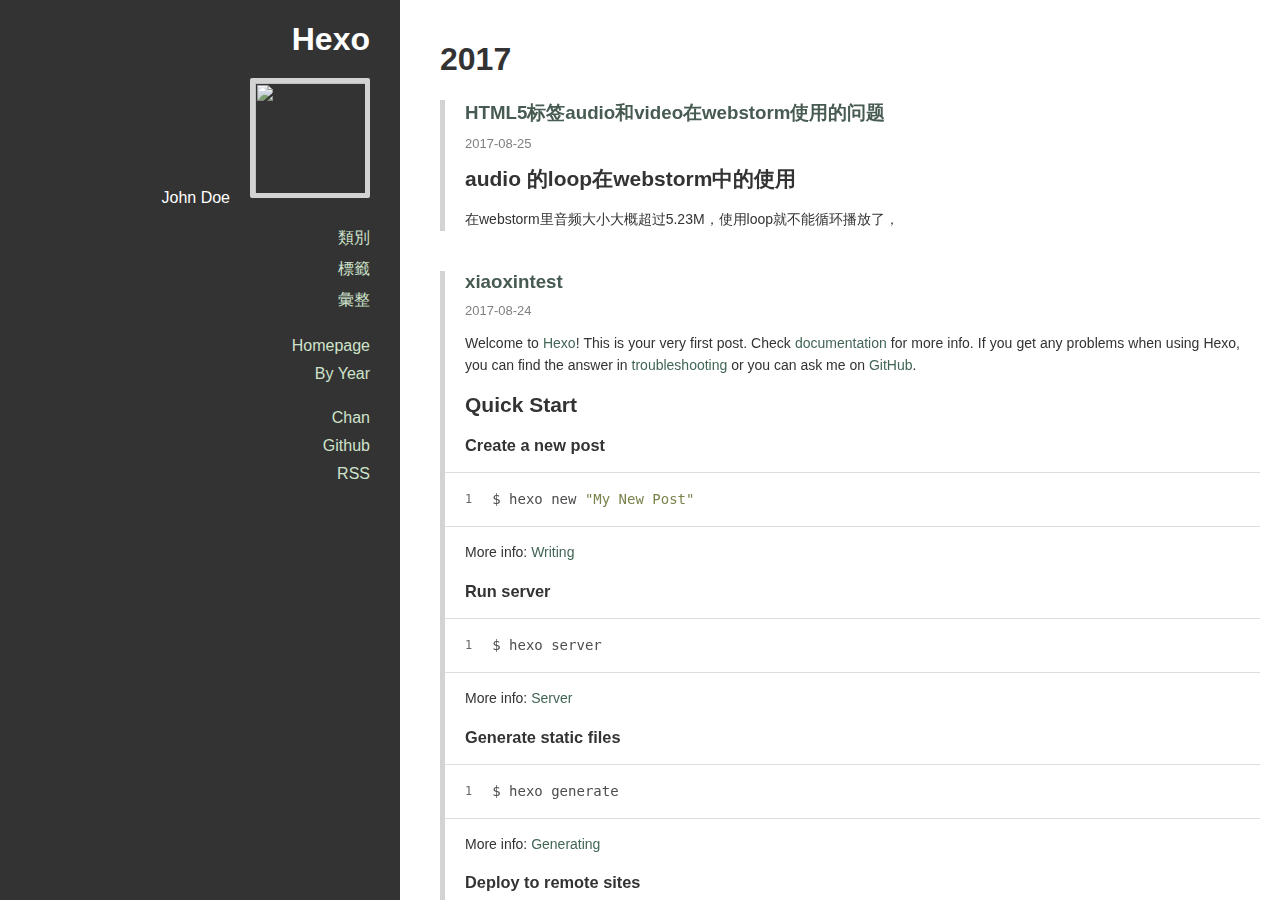
==== commit 2ff1d471: "Site updated: 2017-09-02 12:48:37" ====
--- a/archives/index.html
+++ b/archives/index.html
@@ -8,7 +8,7 @@
 
 <title>
   
-    归档
+    彙整
   
 </title>
 
@@ -24,7 +24,7 @@
 
 
 
-  <link rel="icon" href="/favicon.png">
+  <link rel="icon" href="/favicon.ico">
 
 
 <link rel="stylesheet" href="/perfect-scrollbar/css/perfect-scrollbar.min.css">
@@ -78,21 +78,21 @@
           
             
               <li class="category-list-container">
-                <a href="javascript:;">分类</a>
+                <a href="javascript:;">類別</a>
                 
               </li>
             
           
             
               <li class="tag-list-container">
-                <a href="javascript:;">标签</a>
+                <a href="javascript:;">標籤</a>
                 
               </li>
             
           
             
               <li class="archive-list-container">
-                <a href="javascript:;">归档</a>
+                <a href="javascript:;">彙整</a>
                 <ul class="archive-list"><li class="archive-list-item"><a class="archive-list-link" href="/archives/2017/">2017</a><span class="archive-list-count">7</span></li><li class="archive-list-item"><a class="archive-list-link" href="/archives/2015/">2015</a><span class="archive-list-count">1</span></li></ul>
               </li>
             
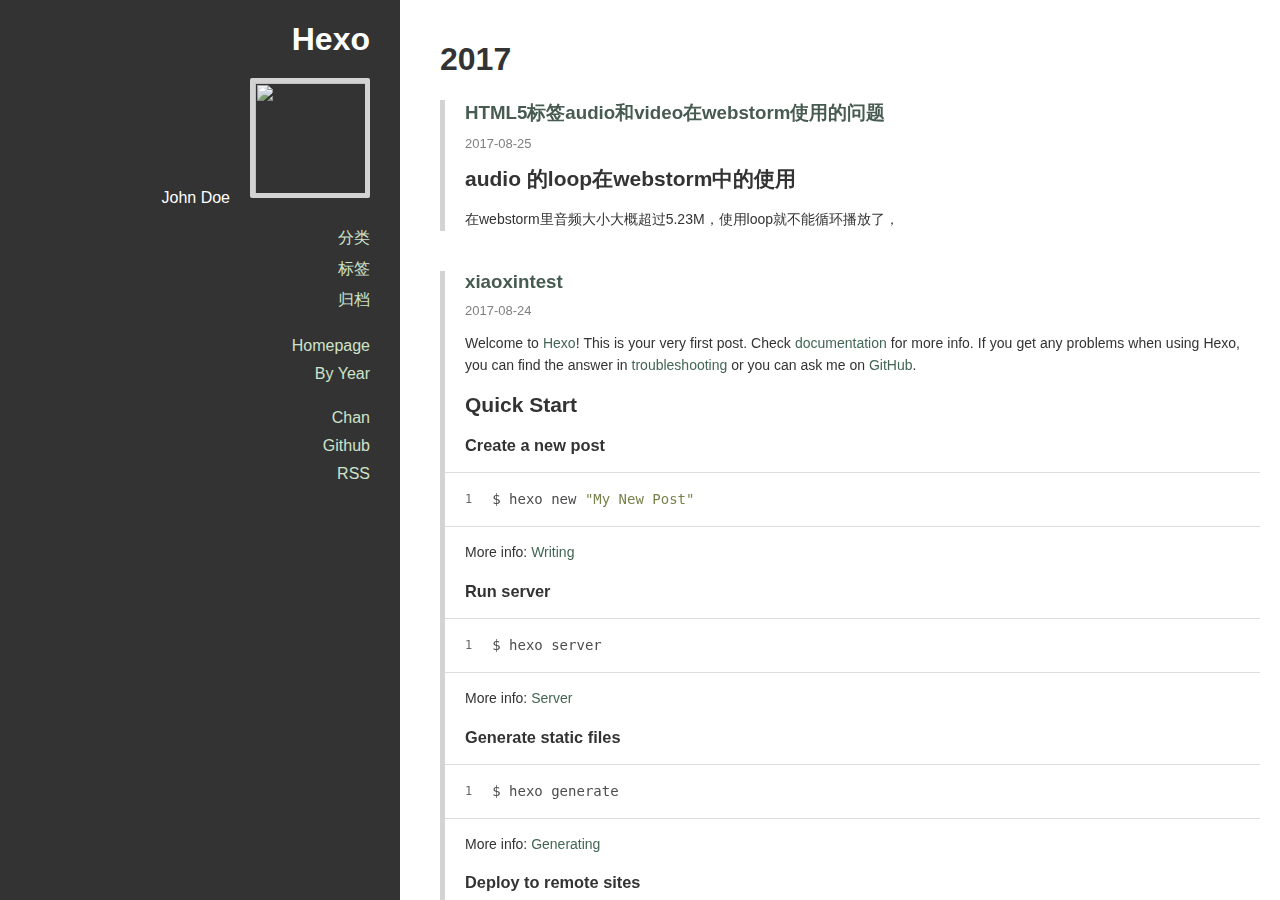
==== commit bb917e7d: "Site updated: 2017-09-02 13:01:17" ====
--- a/archives/index.html
+++ b/archives/index.html
@@ -8,7 +8,7 @@
 
 <title>
   
-    彙整
+    归档
   
 </title>
 
@@ -78,21 +78,21 @@
           
             
               <li class="category-list-container">
-                <a href="javascript:;">類別</a>
+                <a href="javascript:;">分类</a>
                 
               </li>
             
           
             
               <li class="tag-list-container">
-                <a href="javascript:;">標籤</a>
+                <a href="javascript:;">标签</a>
                 
               </li>
             
           
             
               <li class="archive-list-container">
-                <a href="javascript:;">彙整</a>
+                <a href="javascript:;">归档</a>
                 <ul class="archive-list"><li class="archive-list-item"><a class="archive-list-link" href="/archives/2017/">2017</a><span class="archive-list-count">7</span></li><li class="archive-list-item"><a class="archive-list-link" href="/archives/2015/">2015</a><span class="archive-list-count">1</span></li></ul>
               </li>
             
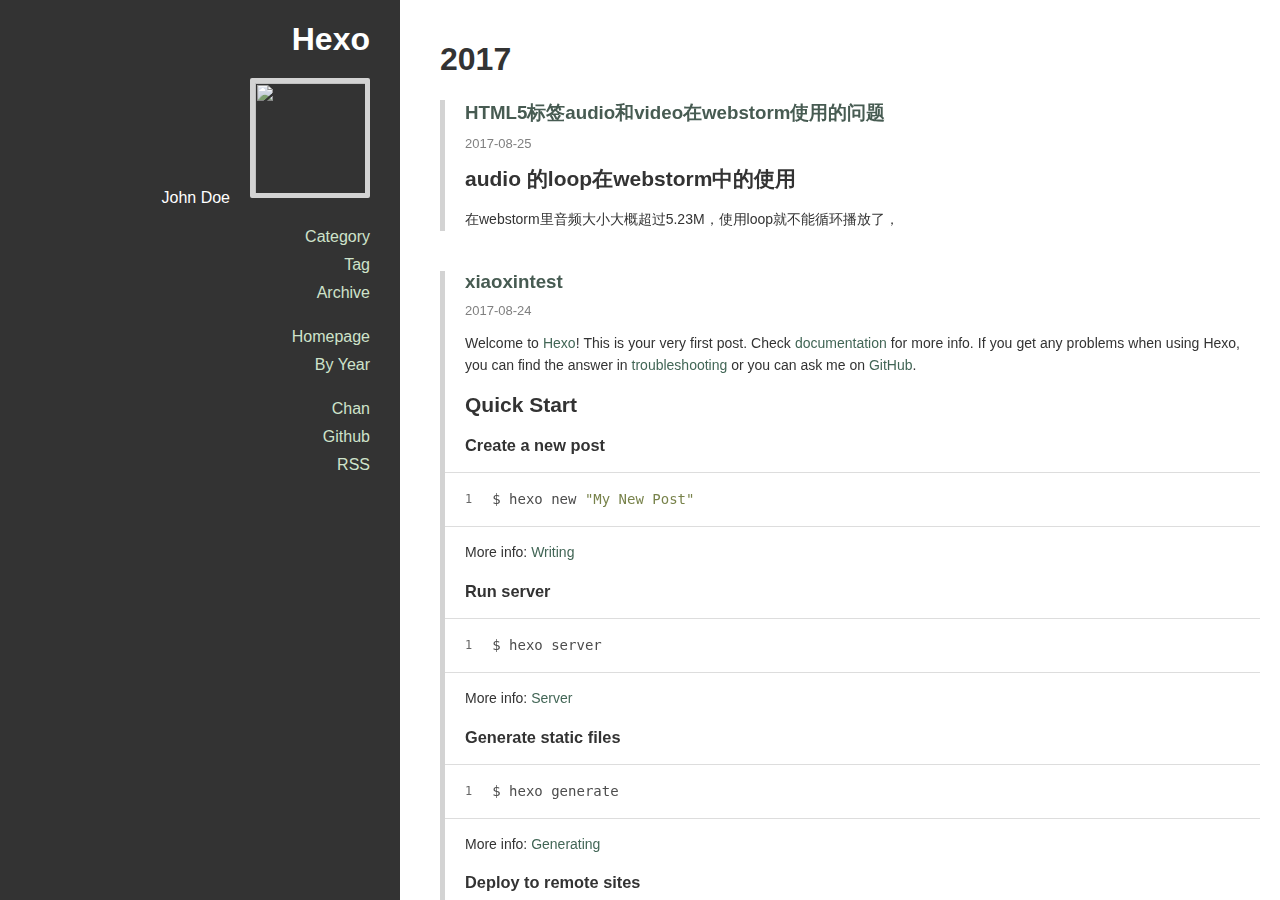
==== commit 5f314b1a: "Site updated: 2017-09-02 13:11:54" ====
--- a/archives/index.html
+++ b/archives/index.html
@@ -8,7 +8,7 @@
 
 <title>
   
-    归档
+    Archive
   
 </title>
 
@@ -78,21 +78,21 @@
           
             
               <li class="category-list-container">
-                <a href="javascript:;">分类</a>
+                <a href="javascript:;">Category</a>
                 
               </li>
             
           
             
               <li class="tag-list-container">
-                <a href="javascript:;">标签</a>
+                <a href="javascript:;">Tag</a>
                 
               </li>
             
           
             
               <li class="archive-list-container">
-                <a href="javascript:;">归档</a>
+                <a href="javascript:;">Archive</a>
                 <ul class="archive-list"><li class="archive-list-item"><a class="archive-list-link" href="/archives/2017/">2017</a><span class="archive-list-count">7</span></li><li class="archive-list-item"><a class="archive-list-link" href="/archives/2015/">2015</a><span class="archive-list-count">1</span></li></ul>
               </li>
             
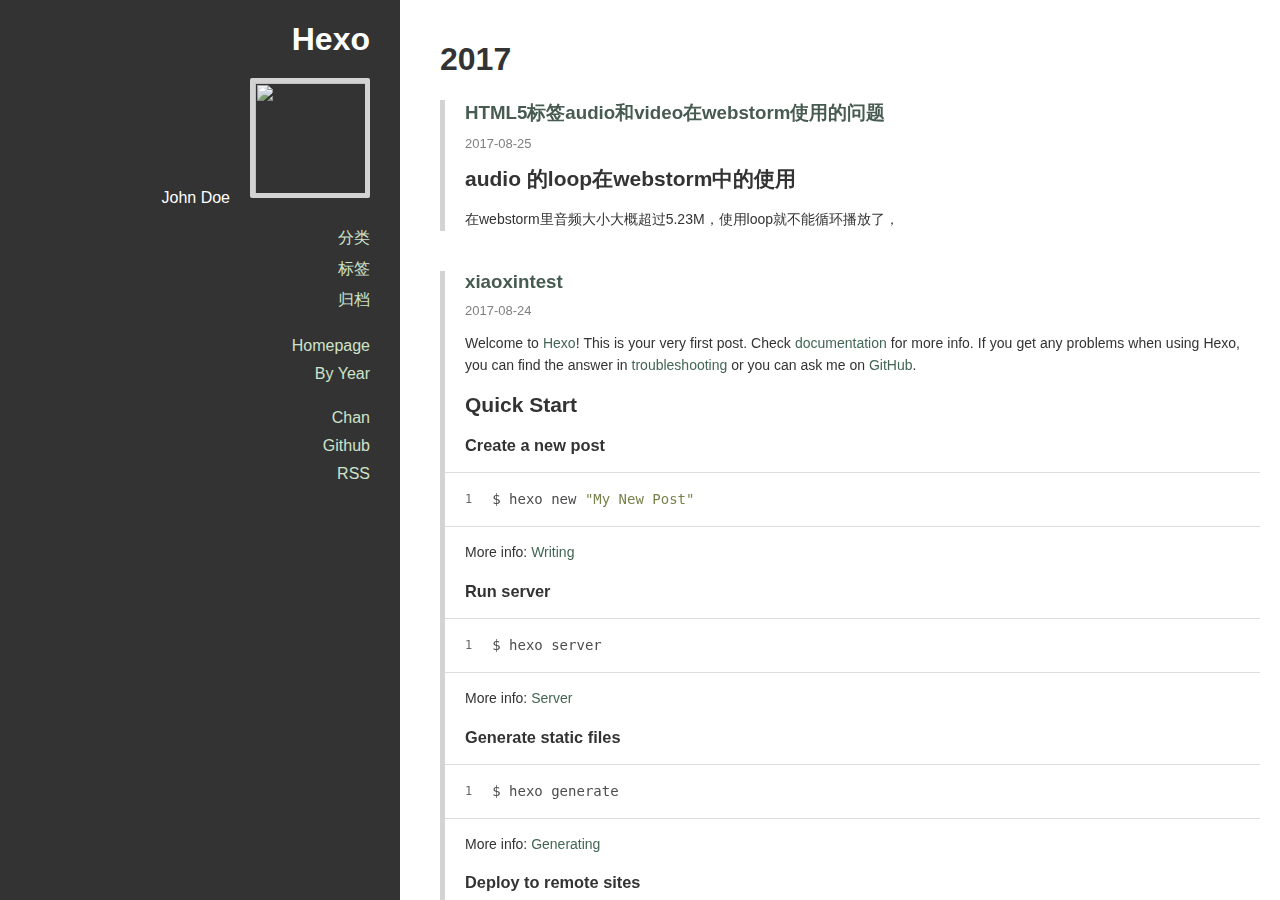
==== commit 03a36ab0: "Site updated: 2017-09-24 13:41:11" ====
--- a/archives/index.html
+++ b/archives/index.html
@@ -8,7 +8,7 @@
 
 <title>
   
-    Archive
+    归档
   
 </title>
 
@@ -65,7 +65,7 @@
       
         <div class="avatar">
           
-            <a href="/about"><img src="https://cn.gravatar.com/avatar/35fef74d731255cd569c2c2b0b9e87e4?s=200"></a>
+            <a href="/about"><img src="https://timgsa.baidu.com/timg?image&amp;quality=80&amp;size=b9999_10000&amp;sec=1506241094756&amp;di=feea37057179bb9bbb580418db371e3e&amp;imgtype=0&amp;src=http%3A%2F%2Fpic.qqtn.com%2Fup%2F2016-6%2F14656106175678220.jpg"></a>
           
         </div>
       
@@ -78,21 +78,21 @@
           
             
               <li class="category-list-container">
-                <a href="javascript:;">Category</a>
+                <a href="javascript:;">分类</a>
                 
               </li>
             
           
             
               <li class="tag-list-container">
-                <a href="javascript:;">Tag</a>
+                <a href="javascript:;">标签</a>
                 
               </li>
             
           
             
               <li class="archive-list-container">
-                <a href="javascript:;">Archive</a>
+                <a href="javascript:;">归档</a>
                 <ul class="archive-list"><li class="archive-list-item"><a class="archive-list-link" href="/archives/2017/">2017</a><span class="archive-list-count">7</span></li><li class="archive-list-item"><a class="archive-list-link" href="/archives/2015/">2015</a><span class="archive-list-count">1</span></li></ul>
               </li>
             
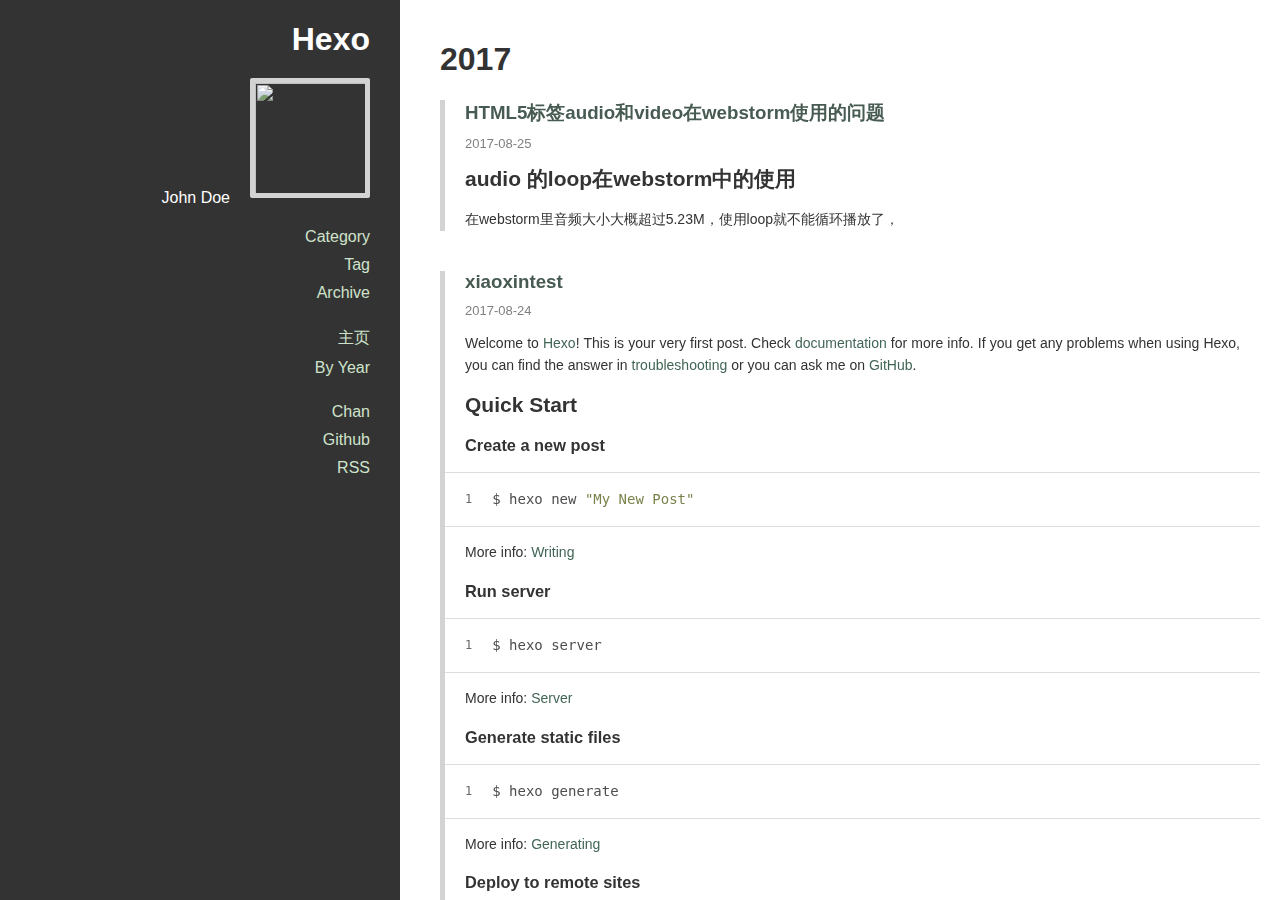
==== commit 66646ed3: "Site updated: 2017-09-24 13:50:22" ====
--- a/archives/index.html
+++ b/archives/index.html
@@ -8,7 +8,7 @@
 
 <title>
   
-    归档
+    Archive
   
 </title>
 
@@ -65,7 +65,7 @@
       
         <div class="avatar">
           
-            <a href="/about"><img src="https://timgsa.baidu.com/timg?image&amp;quality=80&amp;size=b9999_10000&amp;sec=1506241094756&amp;di=feea37057179bb9bbb580418db371e3e&amp;imgtype=0&amp;src=http%3A%2F%2Fpic.qqtn.com%2Fup%2F2016-6%2F14656106175678220.jpg"></a>
+            <a href="/about"><img src="https://cn.gravatar.com/avatar/35fef74d731255cd569c2c2b0b9e87e4?s=200"></a>
           
         </div>
       
@@ -78,21 +78,21 @@
           
             
               <li class="category-list-container">
-                <a href="javascript:;">分类</a>
+                <a href="javascript:;">Category</a>
                 
               </li>
             
           
             
               <li class="tag-list-container">
-                <a href="javascript:;">标签</a>
+                <a href="javascript:;">Tag</a>
                 
               </li>
             
           
             
               <li class="archive-list-container">
-                <a href="javascript:;">归档</a>
+                <a href="javascript:;">Archive</a>
                 <ul class="archive-list"><li class="archive-list-item"><a class="archive-list-link" href="/archives/2017/">2017</a><span class="archive-list-count">7</span></li><li class="archive-list-item"><a class="archive-list-link" href="/archives/2015/">2015</a><span class="archive-list-count">1</span></li></ul>
               </li>
             
@@ -103,7 +103,7 @@
           
             
               <li>
-                <a href="/" title="Homepage">Homepage</a>
+                <a href="/" title="主页">主页</a>
               </li>
             
           
